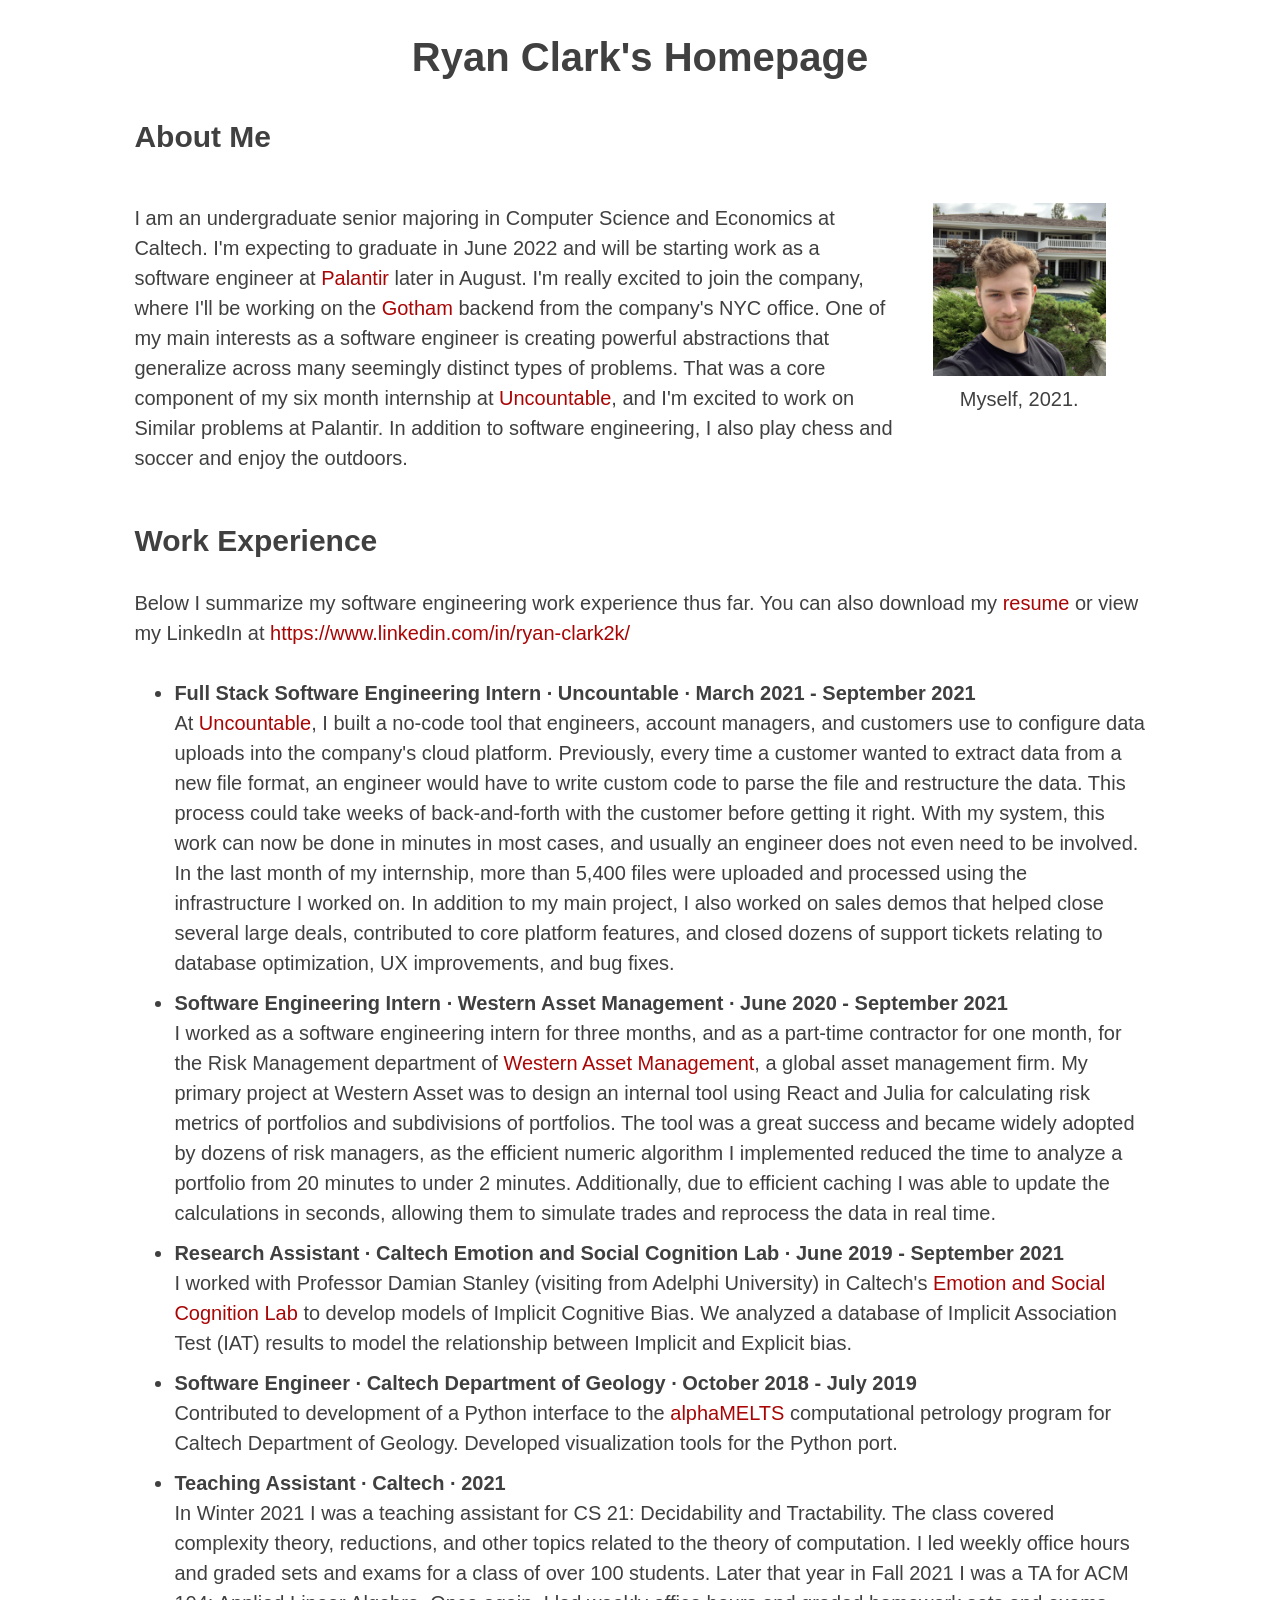
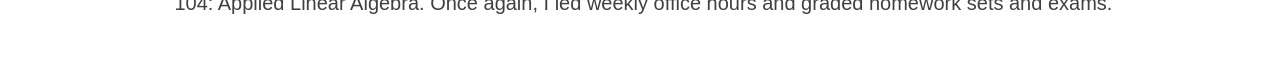
==== index.html @ 9fcfca14 "Update portait" ====
<!DOCTYPE html>
<html>
<head>
    <link rel="stylesheet" href="style.css">
</head>
<body>

<h1 class="centered">Ryan Clark's Homepage</h1>
<div class="content-body">
    <h2>About Me</h2>
    <div class="row">
        <div class="column left">
        <p>
            I am an undergraduate senior majoring in Computer Science and Economics at Caltech. I'm expecting to graduate
            in June 2022 and will be starting work as a software engineer at <a href="https://www.palantir.com/" target="_blank">Palantir</a> later in August.
            I'm really excited to join the company, where I'll be working on the <a href="https://www.palantir.com/platforms/gotham/" target="_blank">Gotham</a> backend from the company's NYC office.
            One of my main interests as a software engineer is creating powerful abstractions that generalize across many seemingly distinct types of problems. That was a core component of my
            six month internship at <a href="https://www.uncountable.com/" target="_blank">Uncountable</a>, and I'm excited to work on Similar problems at Palantir. In addition to software engineering,
            I also play chess and soccer and enjoy the outdoors.
        </p>
        </div>
        <div class="column right">
            <figure>
                <img src="me.jpg" alt="Me" class="portrait" />
                <figcaption class="centered">Myself, 2021.</figcaption>
            </figure>
        </div>
    </div>
    <h2>Work Experience</h2>
    <p>
        Below I summarize my software engineering work experience thus far. You can also download my 
        <a href="./Ryan_Clark_Resume_2021.pdf" target="_blank">resume</a> or view my LinkedIn at
        <a href="https://www.linkedin.com/in/ryan-clark2k/" target="_blank">https://www.linkedin.com/in/ryan-clark2k/</a>
    </p>
    <ul>
        <li>
            <b> Full Stack Software Engineering Intern · Uncountable · March 2021 - September 2021 </b>   
        </li>
        At <a href="https://www.uncountable.com/" target="_blank">Uncountable</a>, I built a no-code tool that engineers, account managers, and customers use to configure data uploads into the company's cloud platform. Previously, every time a customer wanted to extract data from a new file format, an engineer would have to write custom code to parse the file and restructure the data. This process could take weeks of back-and-forth with the customer before getting it right. With my system, this work can now be done in minutes in most cases, and usually an engineer does not even need to be involved. In the last month of my internship, more than 5,400 files were uploaded and processed using the infrastructure I worked on. In addition to my main project, I also worked on sales demos that helped close several large deals, contributed to core platform features, and closed dozens of support tickets relating to database optimization, UX improvements, and bug fixes.
        <li>
            <b> Software Engineering Intern · Western Asset Management · June 2020 - September 2021 </b> 
        </li>
        I worked as a software engineering intern for three months, and as a part-time contractor for one month, for the Risk Management department of <a href="https://www.westernasset.com/us/en/" target="_blank">Western Asset Management</a>, a global asset management firm. My primary project at Western Asset was to design an internal tool using React and Julia for calculating risk metrics of portfolios and subdivisions of portfolios. The tool was a great success and became widely adopted by dozens of risk managers, as the efficient numeric algorithm I implemented reduced the time to analyze a portfolio from 20 minutes to under 2 minutes. Additionally, due to efficient caching I was able to update the calculations in seconds, allowing them to simulate trades and reprocess the data in real time.
        <li>
            <b> Research Assistant · Caltech Emotion and Social Cognition Lab · June 2019 - September 2021 </b>
        </li>
        I worked with Professor Damian Stanley (visiting from Adelphi University) in Caltech's <a href="http://emotion.caltech.edu/" target="_blank">Emotion and Social Cognition Lab</a> to develop models of Implicit Cognitive Bias. We analyzed a database of Implicit Association Test (IAT) results to model the relationship between Implicit and Explicit bias.
        <li>
            <b> Software Engineer · Caltech Department of Geology · October 2018 - July 2019</b>
        </li>
        Contributed to development of a Python interface to the <a href="https://magmasource.caltech.edu/alphamelts/" target="_blank">alphaMELTS</a> computational petrology program for Caltech Department of Geology. Developed visualization tools for the Python port.
        <li>
            <b> Teaching Assistant · Caltech · 2021 </b>
        </li>
        In Winter 2021 I was a teaching assistant for CS 21: Decidability and Tractability. The class covered complexity theory, reductions, and other topics related to the theory of computation. I led weekly office hours and graded sets and exams for a class of over 100 students. Later that year in Fall 2021 I was a TA for ACM 104: Applied Linear Algebra. Once again, I led weekly office hours and graded homework sets and exams.
    </ul>
</div>
<br class="footer" />
</body>
</html>
---- style.css ----
.centered {
    text-align: center;
}

.content-body {
    padding-left: 10%;
    padding-right: 10%;
}

.column {
    float: left;
}
  
.left {
    width: 75%;
}

.right {
    width: 25%;
}

.row:after {
    content: "";
    display: table;
    clear: both;
}

.portrait {
    width: 100%;
}

body {
    color: #404040;
    font-family: "Source Sans Pro", "Helvetica Neue", Helvetica, Arial, sans-serif;
    font-size: 20px;
    line-height: 1.5;
}

a {
    color: #aa0505;
    text-decoration: none;
    transition: .07s ease-in;
}

.footer {
    padding-bottom: 100px;
}

li {
    padding-top: 10px;
}
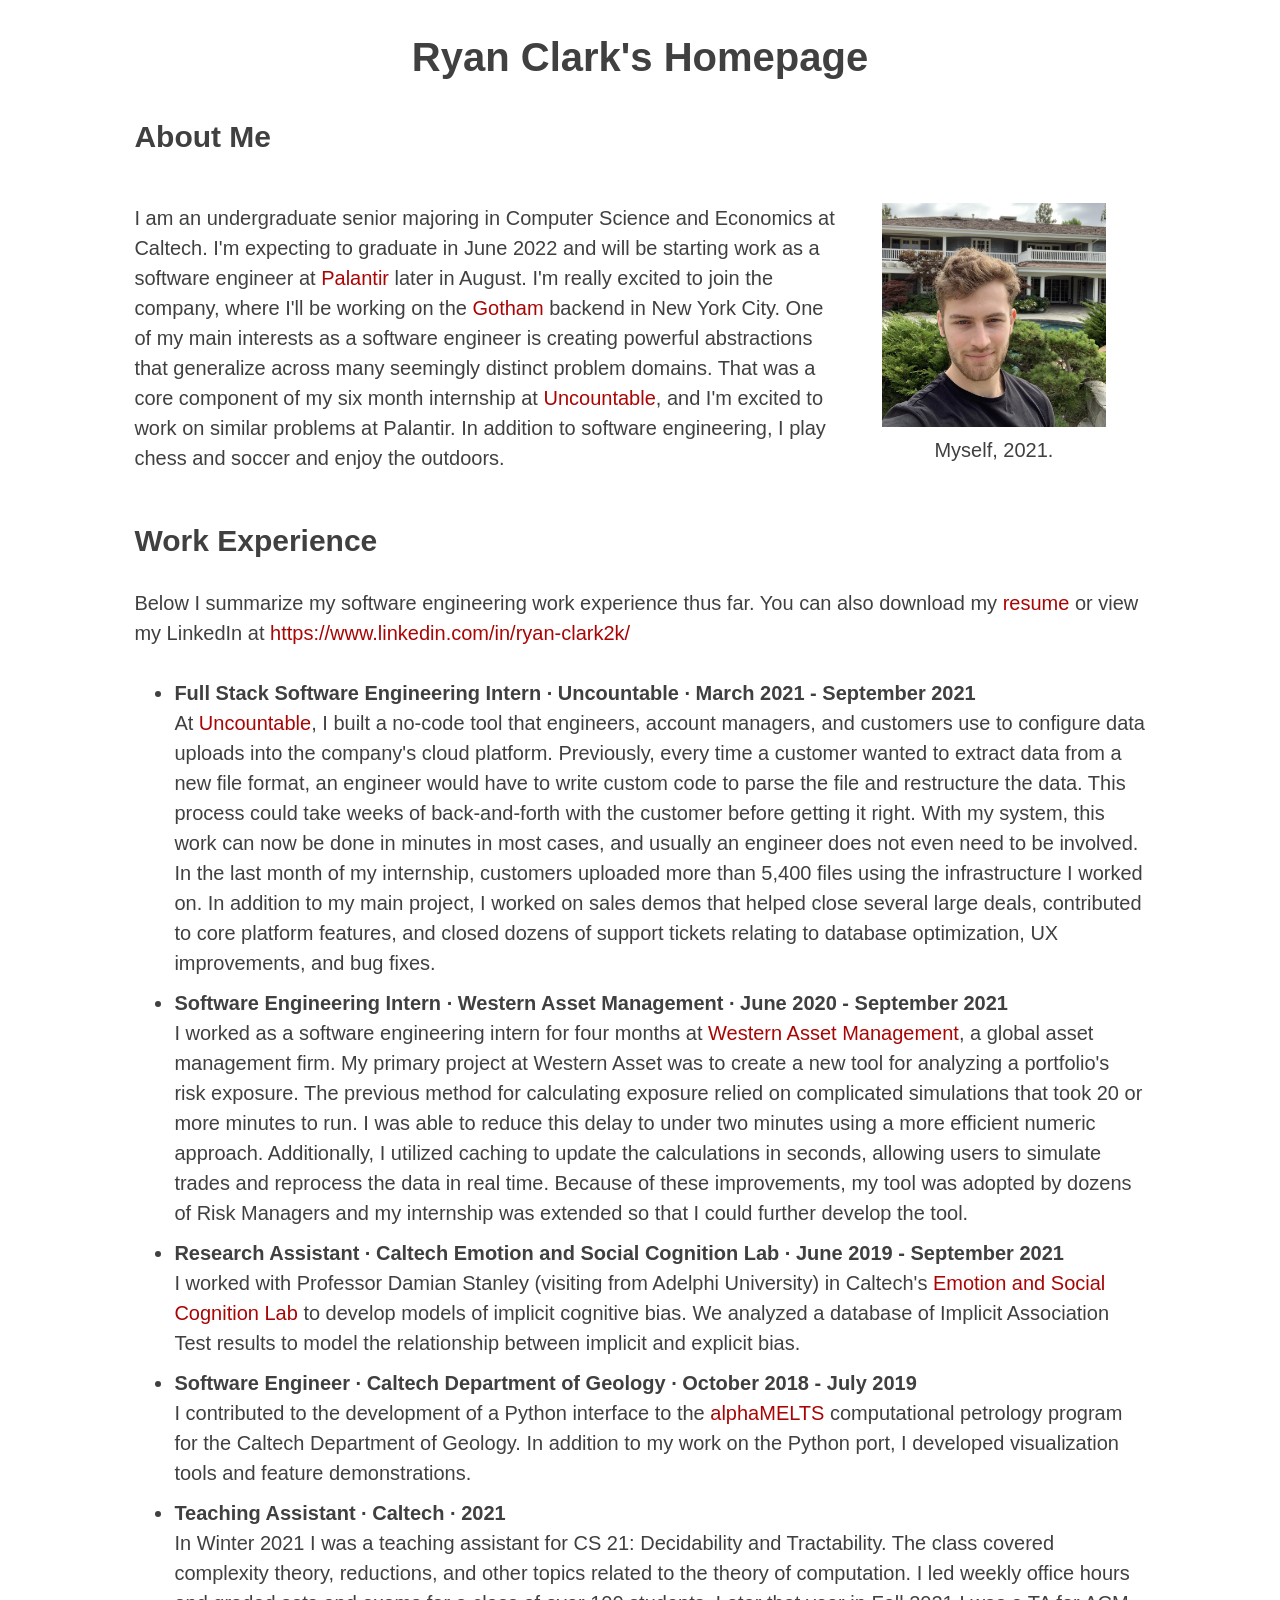
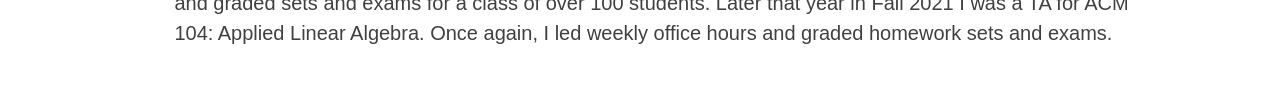
==== commit 1963672f: "Touch ups" ====
--- a/index.html
+++ b/index.html
@@ -13,10 +13,10 @@
         <p>
             I am an undergraduate senior majoring in Computer Science and Economics at Caltech. I'm expecting to graduate
             in June 2022 and will be starting work as a software engineer at <a href="https://www.palantir.com/" target="_blank">Palantir</a> later in August.
-            I'm really excited to join the company, where I'll be working on the <a href="https://www.palantir.com/platforms/gotham/" target="_blank">Gotham</a> backend from the company's NYC office.
-            One of my main interests as a software engineer is creating powerful abstractions that generalize across many seemingly distinct types of problems. That was a core component of my
-            six month internship at <a href="https://www.uncountable.com/" target="_blank">Uncountable</a>, and I'm excited to work on Similar problems at Palantir. In addition to software engineering,
-            I also play chess and soccer and enjoy the outdoors.
+            I'm really excited to join the company, where I'll be working on the <a href="https://www.palantir.com/platforms/gotham/" target="_blank">Gotham</a> backend in New York City.
+            One of my main interests as a software engineer is creating powerful abstractions that generalize across many seemingly distinct problem domains. That was a core component of my
+            six month internship at <a href="https://www.uncountable.com/" target="_blank">Uncountable</a>, and I'm excited to work on similar problems at Palantir. In addition to software engineering,
+            I play chess and soccer and enjoy the outdoors.
         </p>
         </div>
         <div class="column right">
@@ -36,19 +36,21 @@
         <li>
             <b> Full Stack Software Engineering Intern · Uncountable · March 2021 - September 2021 </b>   
         </li>
-        At <a href="https://www.uncountable.com/" target="_blank">Uncountable</a>, I built a no-code tool that engineers, account managers, and customers use to configure data uploads into the company's cloud platform. Previously, every time a customer wanted to extract data from a new file format, an engineer would have to write custom code to parse the file and restructure the data. This process could take weeks of back-and-forth with the customer before getting it right. With my system, this work can now be done in minutes in most cases, and usually an engineer does not even need to be involved. In the last month of my internship, more than 5,400 files were uploaded and processed using the infrastructure I worked on. In addition to my main project, I also worked on sales demos that helped close several large deals, contributed to core platform features, and closed dozens of support tickets relating to database optimization, UX improvements, and bug fixes.
+        At <a href="https://www.uncountable.com/" target="_blank">Uncountable</a>, I built a no-code tool that engineers, account managers, and customers use to configure data uploads into the company's cloud platform. Previously, every time a customer wanted to extract data from a new file format, an engineer would have to write custom code to parse the file and restructure the data. This process could take weeks of back-and-forth with the customer before getting it right. With my system, this work can now be done in minutes in most cases, and usually an engineer does not even need to be involved. In the last month of my internship, customers uploaded more than 5,400 files using the infrastructure I worked on. In addition to my main project, I worked on sales demos that helped close several large deals, contributed to core platform features, and closed dozens of support tickets relating to database optimization, UX improvements, and bug fixes.
         <li>
             <b> Software Engineering Intern · Western Asset Management · June 2020 - September 2021 </b> 
         </li>
-        I worked as a software engineering intern for three months, and as a part-time contractor for one month, for the Risk Management department of <a href="https://www.westernasset.com/us/en/" target="_blank">Western Asset Management</a>, a global asset management firm. My primary project at Western Asset was to design an internal tool using React and Julia for calculating risk metrics of portfolios and subdivisions of portfolios. The tool was a great success and became widely adopted by dozens of risk managers, as the efficient numeric algorithm I implemented reduced the time to analyze a portfolio from 20 minutes to under 2 minutes. Additionally, due to efficient caching I was able to update the calculations in seconds, allowing them to simulate trades and reprocess the data in real time.
+        I worked as a software engineering intern for four months at <a href="https://www.westernasset.com/us/en/" target="_blank">Western Asset Management</a>, a global asset management firm. My primary project at Western Asset was to create a new tool for analyzing a portfolio's risk exposure.
+        The previous method for calculating exposure relied on complicated simulations that took 20 or more minutes to run. I was able to reduce this delay to under two minutes using a more efficient numeric approach. Additionally, I utilized caching to update the calculations in seconds, allowing users to simulate trades and reprocess the data in real time.
+        Because of these improvements, my tool was adopted by dozens of Risk Managers and my internship was extended so that I could further develop the tool.
         <li>
             <b> Research Assistant · Caltech Emotion and Social Cognition Lab · June 2019 - September 2021 </b>
         </li>
-        I worked with Professor Damian Stanley (visiting from Adelphi University) in Caltech's <a href="http://emotion.caltech.edu/" target="_blank">Emotion and Social Cognition Lab</a> to develop models of Implicit Cognitive Bias. We analyzed a database of Implicit Association Test (IAT) results to model the relationship between Implicit and Explicit bias.
+        I worked with Professor Damian Stanley (visiting from Adelphi University) in Caltech's <a href="http://emotion.caltech.edu/" target="_blank">Emotion and Social Cognition Lab</a> to develop models of implicit cognitive bias. We analyzed a database of Implicit Association Test results to model the relationship between implicit and explicit bias.
         <li>
             <b> Software Engineer · Caltech Department of Geology · October 2018 - July 2019</b>
         </li>
-        Contributed to development of a Python interface to the <a href="https://magmasource.caltech.edu/alphamelts/" target="_blank">alphaMELTS</a> computational petrology program for Caltech Department of Geology. Developed visualization tools for the Python port.
+        I contributed to the development of a Python interface to the <a href="https://magmasource.caltech.edu/alphamelts/" target="_blank">alphaMELTS</a> computational petrology program for the Caltech Department of Geology. In addition to my work on the Python port, I developed visualization tools and feature demonstrations.
         <li>
             <b> Teaching Assistant · Caltech · 2021 </b>
         </li>
--- a/style.css
+++ b/style.css
@@ -12,11 +12,11 @@
 }
   
 .left {
-    width: 75%;
+    width: 70%;
 }
 
 .right {
-    width: 25%;
+    width: 30%;
 }
 
 .row:after {
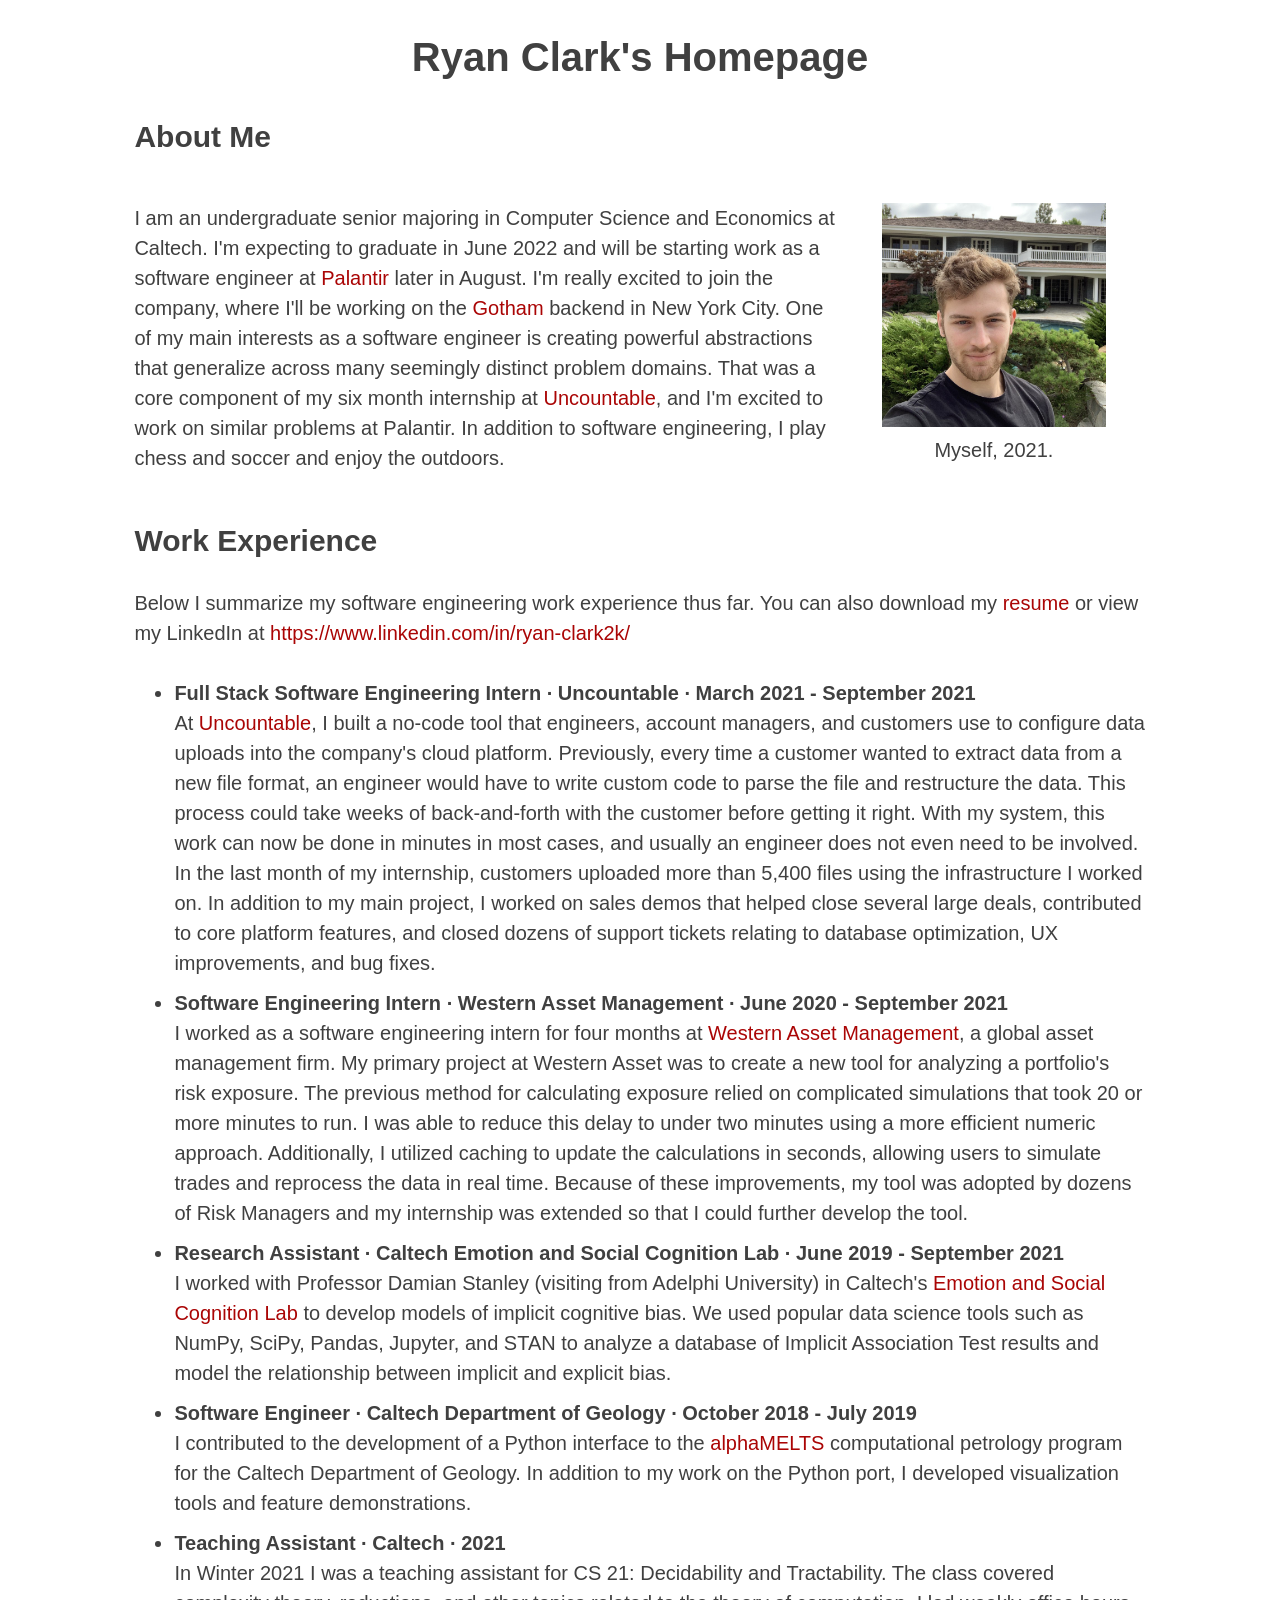
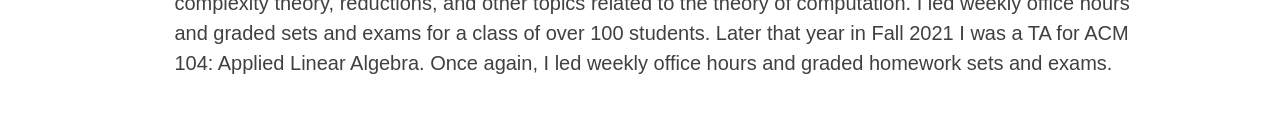
==== commit c0220073: "Improve SURF description" ====
--- a/index.html
+++ b/index.html
@@ -46,7 +46,7 @@
         <li>
             <b> Research Assistant · Caltech Emotion and Social Cognition Lab · June 2019 - September 2021 </b>
         </li>
-        I worked with Professor Damian Stanley (visiting from Adelphi University) in Caltech's <a href="http://emotion.caltech.edu/" target="_blank">Emotion and Social Cognition Lab</a> to develop models of implicit cognitive bias. We analyzed a database of Implicit Association Test results to model the relationship between implicit and explicit bias.
+        I worked with Professor Damian Stanley (visiting from Adelphi University) in Caltech's <a href="http://emotion.caltech.edu/" target="_blank">Emotion and Social Cognition Lab</a> to develop models of implicit cognitive bias. We used popular data science tools such as NumPy, SciPy, Pandas, Jupyter, and STAN to analyze a database of Implicit Association Test results and model the relationship between implicit and explicit bias.
         <li>
             <b> Software Engineer · Caltech Department of Geology · October 2018 - July 2019</b>
         </li>
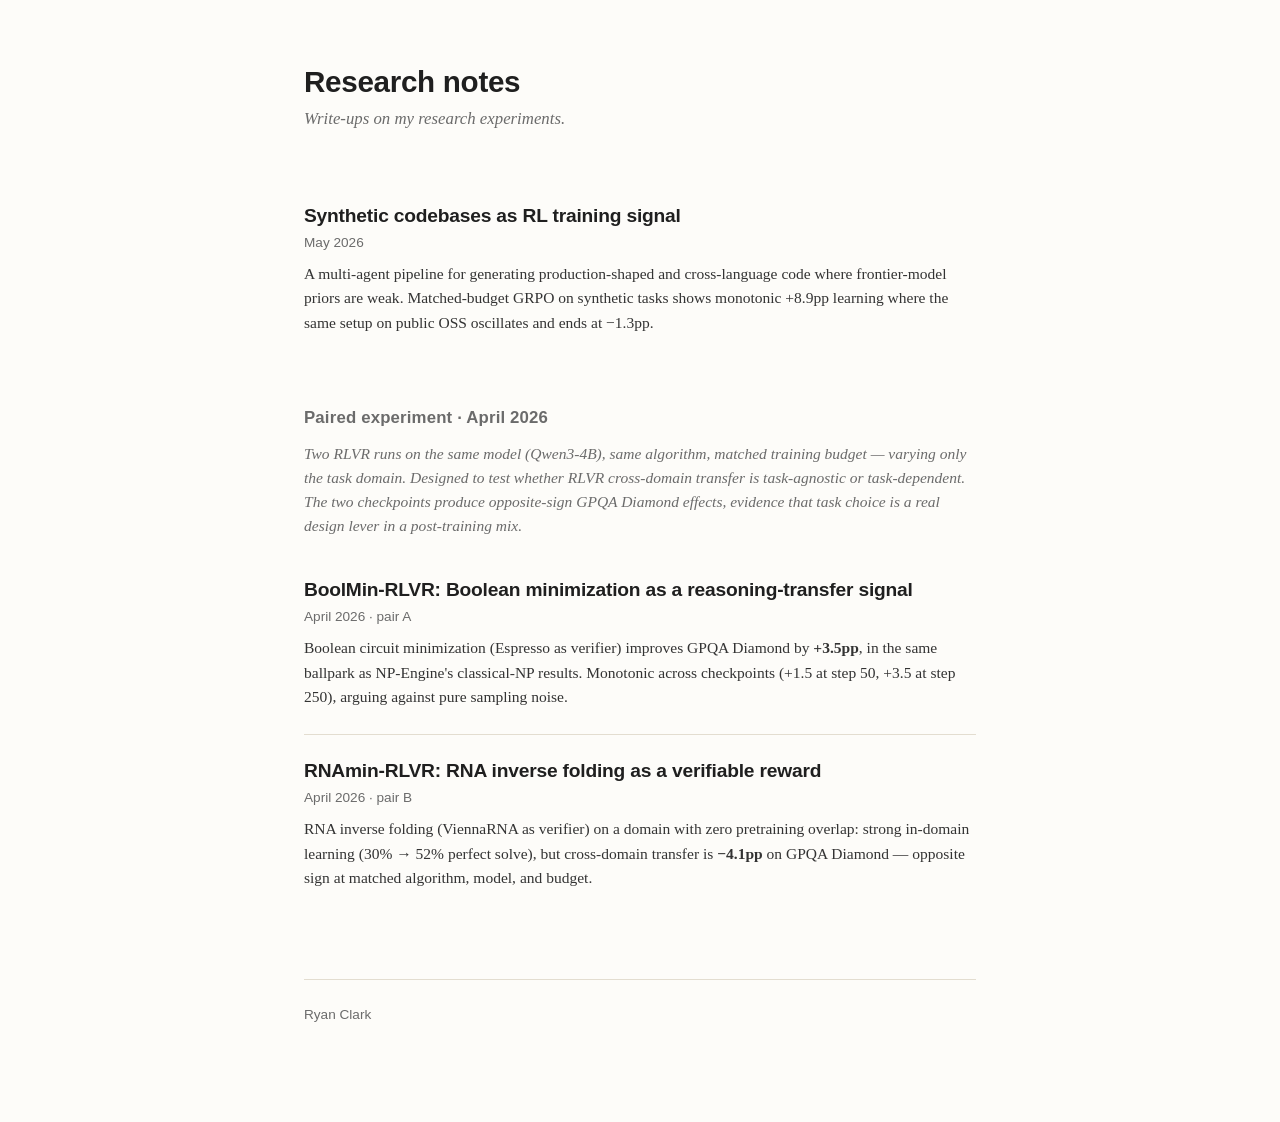
==== commit e9318ed9: "update website" ====
--- a/index.html
+++ b/index.html
@@ -1,62 +1,80 @@
 <!DOCTYPE html>
-<html>
+<html lang="en">
 <head>
-    <link rel="stylesheet" href="style.css">
+<meta charset="UTF-8">
+<meta name="viewport" content="width=device-width, initial-scale=1.0">
+<title>Ryan Clark — research notes</title>
+<style>
+  :root {
+    --bg: #fdfcf9;
+    --text: #1f1f1f;
+    --muted: #6b6b6b;
+    --accent: #b34c2c;
+    --rule: #e3ddd0;
+  }
+  * { box-sizing: border-box; }
+  body {
+    font-family: 'Charter', 'Iowan Old Style', 'Georgia', 'Times New Roman', serif;
+    background: var(--bg);
+    color: var(--text);
+    line-height: 1.6;
+    max-width: 720px;
+    margin: 0 auto;
+    padding: 4rem 1.5rem 6rem;
+    font-size: 18px;
+  }
+  h1, h2, h3, .sans { font-family: -apple-system, BlinkMacSystemFont, 'Inter', 'Helvetica Neue', sans-serif; font-weight: 700; line-height: 1.2; letter-spacing: -0.01em; }
+  h1 { font-size: 1.85rem; margin: 0 0 0.4rem; }
+  .intro { color: var(--muted); font-size: 1.05rem; margin: 0 0 3rem; font-style: italic; line-height: 1.55; }
+  ul.posts { list-style: none; padding: 0; margin: 0; }
+  ul.posts li { padding: 1.5rem 0; border-bottom: 1px solid var(--rule); }
+  ul.posts li:last-child { border-bottom: none; }
+  ul.posts h2 { font-size: 1.2rem; margin: 0 0 0.3rem; }
+  ul.posts h2 a { color: var(--text); text-decoration: none; border: none; }
+  ul.posts h2 a:hover { color: var(--accent); }
+  ul.posts .meta { font-family: -apple-system, sans-serif; font-size: 0.85rem; color: var(--muted); margin: 0 0 0.5rem; }
+  ul.posts .hook { margin: 0.4rem 0 0; font-size: 0.97rem; color: #333; }
+  .footer { margin-top: 4rem; padding-top: 1.5rem; border-top: 1px solid var(--rule); font-family: -apple-system, sans-serif; font-size: 0.85rem; color: var(--muted); }
+  .footer a { color: var(--muted); }
+</style>
 </head>
 <body>
 
-<h1 class="centered">Ryan Clark's Homepage</h1>
-<div class="content-body">
-    <h2>About Me</h2>
-    <div class="row">
-        <div class="column left">
-        <p>
-            I am an undergraduate senior majoring in Computer Science and Economics at Caltech. I'm expecting to graduate
-            in June 2022 and will be starting work as a software engineer at <a href="https://www.palantir.com/" target="_blank">Palantir</a> later in August.
-            I'm really excited to join the company, where I'll be working on the <a href="https://www.palantir.com/platforms/gotham/" target="_blank">Gotham</a> backend in New York City.
-            One of my main interests as a software engineer is creating powerful abstractions that generalize across many seemingly distinct problem domains. That was a core component of my
-            six month internship at <a href="https://www.uncountable.com/" target="_blank">Uncountable</a>, and I'm excited to work on similar problems at Palantir. In addition to software engineering,
-            I play chess and soccer and enjoy the outdoors.
-        </p>
-        </div>
-        <div class="column right">
-            <figure>
-                <img src="me.jpg" alt="Me" class="portrait" />
-                <figcaption class="centered">Myself, 2021.</figcaption>
-            </figure>
-        </div>
-    </div>
-    <h2>Work Experience</h2>
-    <p>
-        Below I summarize my software engineering work experience thus far. You can also download my 
-        <a href="./Ryan_Clark_Resume_2021.pdf" target="_blank">resume</a> or view my LinkedIn at
-        <a href="https://www.linkedin.com/in/ryan-clark2k/" target="_blank">https://www.linkedin.com/in/ryan-clark2k/</a>
-    </p>
-    <ul>
-        <li>
-            <b> Full Stack Software Engineering Intern · Uncountable · March 2021 - September 2021 </b>   
-        </li>
-        At <a href="https://www.uncountable.com/" target="_blank">Uncountable</a>, I built a no-code tool that engineers, account managers, and customers use to configure data uploads into the company's cloud platform. Previously, every time a customer wanted to extract data from a new file format, an engineer would have to write custom code to parse the file and restructure the data. This process could take weeks of back-and-forth with the customer before getting it right. With my system, this work can now be done in minutes in most cases, and usually an engineer does not even need to be involved. In the last month of my internship, customers uploaded more than 5,400 files using the infrastructure I worked on. In addition to my main project, I worked on sales demos that helped close several large deals, contributed to core platform features, and closed dozens of support tickets relating to database optimization, UX improvements, and bug fixes.
-        <li>
-            <b> Software Engineering Intern · Western Asset Management · June 2020 - September 2021 </b> 
-        </li>
-        I worked as a software engineering intern for four months at <a href="https://www.westernasset.com/us/en/" target="_blank">Western Asset Management</a>, a global asset management firm. My primary project at Western Asset was to create a new tool for analyzing a portfolio's risk exposure.
-        The previous method for calculating exposure relied on complicated simulations that took 20 or more minutes to run. I was able to reduce this delay to under two minutes using a more efficient numeric approach. Additionally, I utilized caching to update the calculations in seconds, allowing users to simulate trades and reprocess the data in real time.
-        Because of these improvements, my tool was adopted by dozens of Risk Managers and my internship was extended so that I could further develop the tool.
-        <li>
-            <b> Research Assistant · Caltech Emotion and Social Cognition Lab · June 2019 - September 2021 </b>
-        </li>
-        I worked with Professor Damian Stanley (visiting from Adelphi University) in Caltech's <a href="http://emotion.caltech.edu/" target="_blank">Emotion and Social Cognition Lab</a> to develop models of implicit cognitive bias. We used popular data science tools such as NumPy, SciPy, Pandas, Jupyter, and STAN to analyze a database of Implicit Association Test results and model the relationship between implicit and explicit bias.
-        <li>
-            <b> Software Engineer · Caltech Department of Geology · October 2018 - July 2019</b>
-        </li>
-        I contributed to the development of a Python interface to the <a href="https://magmasource.caltech.edu/alphamelts/" target="_blank">alphaMELTS</a> computational petrology program for the Caltech Department of Geology. In addition to my work on the Python port, I developed visualization tools and feature demonstrations.
-        <li>
-            <b> Teaching Assistant · Caltech · 2021 </b>
-        </li>
-        In Winter 2021 I was a teaching assistant for CS 21: Decidability and Tractability. The class covered complexity theory, reductions, and other topics related to the theory of computation. I led weekly office hours and graded sets and exams for a class of over 100 students. Later that year in Fall 2021 I was a TA for ACM 104: Applied Linear Algebra. Once again, I led weekly office hours and graded homework sets and exams.
-    </ul>
+<h1>Research notes</h1>
+<p class="intro">Write-ups on my research experiments.</p>
+
+<ul class="posts">
+
+  <li>
+    <h2><a href="./synthetic-codebases.html">Synthetic codebases as RL training signal</a></h2>
+    <p class="meta">May 2026</p>
+    <p class="hook">A multi-agent pipeline for generating production-shaped and cross-language code where frontier-model priors are weak. Matched-budget GRPO on synthetic tasks shows monotonic +8.9pp learning where the same setup on public OSS oscillates and ends at −1.3pp.</p>
+  </li>
+
+</ul>
+
+<h2 class="sans" style="font-size:1.05rem;margin-top:3rem;color:var(--muted);font-weight:600;letter-spacing:0.01em;">Paired experiment · April 2026</h2>
+<p class="intro" style="font-size:0.97rem;margin-top:0.5rem;margin-bottom:1rem;">Two RLVR runs on the same model (Qwen3-4B), same algorithm, matched training budget — varying only the task domain. Designed to test whether RLVR cross-domain transfer is task-agnostic or task-dependent. The two checkpoints produce opposite-sign GPQA Diamond effects, evidence that task choice is a real design lever in a post-training mix.</p>
+
+<ul class="posts">
+
+  <li>
+    <h2><a href="./boolmin-rlvr.html">BoolMin-RLVR: Boolean minimization as a reasoning-transfer signal</a></h2>
+    <p class="meta">April 2026 · pair A</p>
+    <p class="hook">Boolean circuit minimization (Espresso as verifier) improves GPQA Diamond by <strong>+3.5pp</strong>, in the same ballpark as NP-Engine's classical-NP results. Monotonic across checkpoints (+1.5 at step 50, +3.5 at step 250), arguing against pure sampling noise.</p>
+  </li>
+
+  <li>
+    <h2><a href="./rna-rlvr.html">RNAmin-RLVR: RNA inverse folding as a verifiable reward</a></h2>
+    <p class="meta">April 2026 · pair B</p>
+    <p class="hook">RNA inverse folding (ViennaRNA as verifier) on a domain with zero pretraining overlap: strong in-domain learning (30% → 52% perfect solve), but cross-domain transfer is <strong>−4.1pp</strong> on GPQA Diamond — opposite sign at matched algorithm, model, and budget.</p>
+  </li>
+
+</ul>
+
+<div class="footer">
+  Ryan Clark
 </div>
-<br class="footer" />
+
 </body>
-</html> +</html>
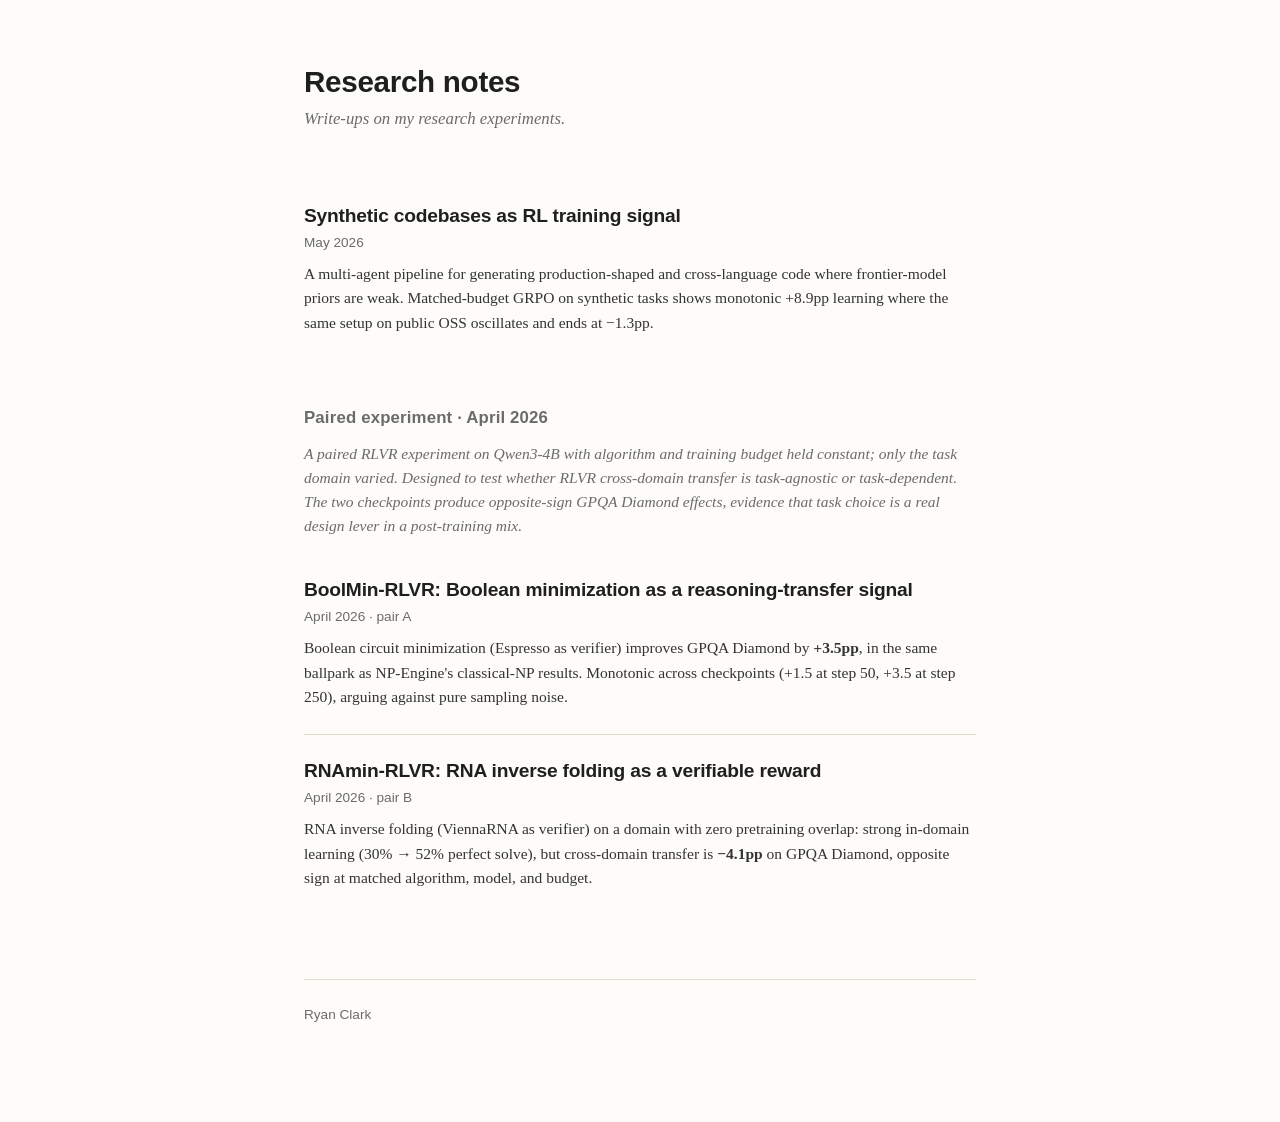
==== commit 197b3149: "clean up prose" ====
--- a/index.html
+++ b/index.html
@@ -54,7 +54,7 @@
 </ul>
 
 <h2 class="sans" style="font-size:1.05rem;margin-top:3rem;color:var(--muted);font-weight:600;letter-spacing:0.01em;">Paired experiment · April 2026</h2>
-<p class="intro" style="font-size:0.97rem;margin-top:0.5rem;margin-bottom:1rem;">Two RLVR runs on the same model (Qwen3-4B), same algorithm, matched training budget — varying only the task domain. Designed to test whether RLVR cross-domain transfer is task-agnostic or task-dependent. The two checkpoints produce opposite-sign GPQA Diamond effects, evidence that task choice is a real design lever in a post-training mix.</p>
+<p class="intro" style="font-size:0.97rem;margin-top:0.5rem;margin-bottom:1rem;">A paired RLVR experiment on Qwen3-4B with algorithm and training budget held constant; only the task domain varied. Designed to test whether RLVR cross-domain transfer is task-agnostic or task-dependent. The two checkpoints produce opposite-sign GPQA Diamond effects, evidence that task choice is a real design lever in a post-training mix.</p>
 
 <ul class="posts">
 
@@ -67,7 +67,7 @@
   <li>
     <h2><a href="./rna-rlvr.html">RNAmin-RLVR: RNA inverse folding as a verifiable reward</a></h2>
     <p class="meta">April 2026 · pair B</p>
-    <p class="hook">RNA inverse folding (ViennaRNA as verifier) on a domain with zero pretraining overlap: strong in-domain learning (30% → 52% perfect solve), but cross-domain transfer is <strong>−4.1pp</strong> on GPQA Diamond — opposite sign at matched algorithm, model, and budget.</p>
+    <p class="hook">RNA inverse folding (ViennaRNA as verifier) on a domain with zero pretraining overlap: strong in-domain learning (30% → 52% perfect solve), but cross-domain transfer is <strong>−4.1pp</strong> on GPQA Diamond, opposite sign at matched algorithm, model, and budget.</p>
   </li>
 
 </ul>
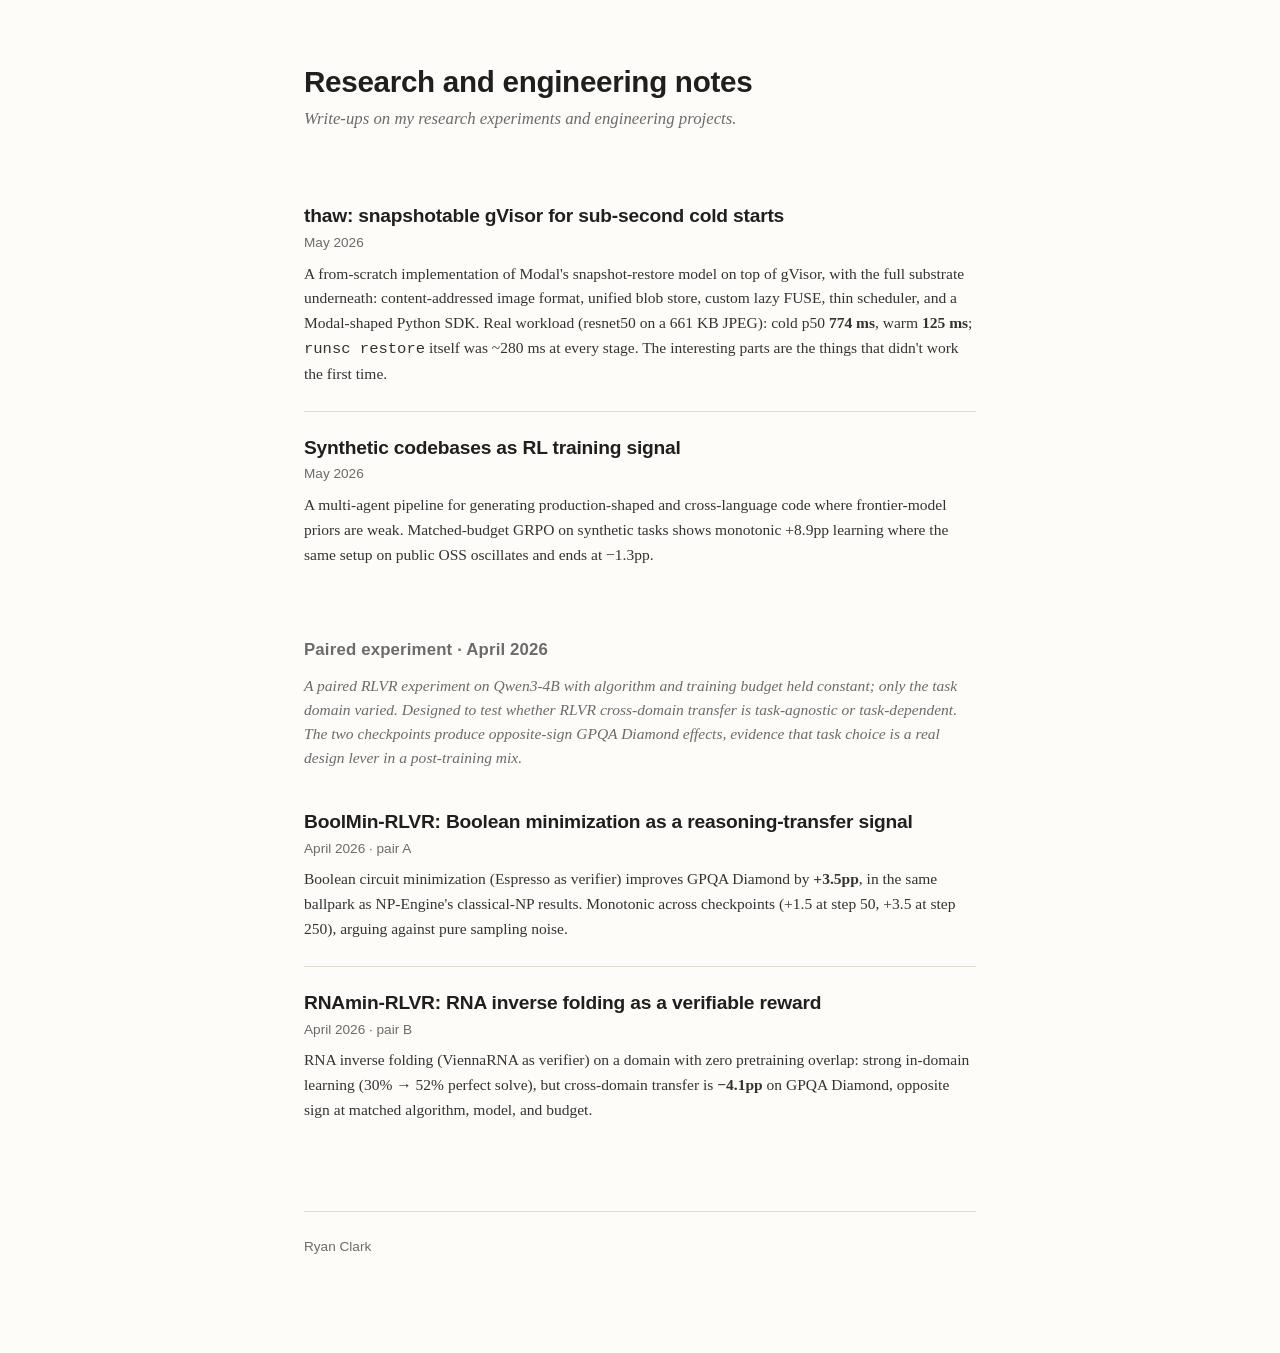
==== commit cc9d9c4b: "add thaw" ====
--- a/index.html
+++ b/index.html
@@ -3,7 +3,7 @@
 <head>
 <meta charset="UTF-8">
 <meta name="viewport" content="width=device-width, initial-scale=1.0">
-<title>Ryan Clark — research notes</title>
+<title>Ryan Clark — research and engineering notes</title>
 <style>
   :root {
     --bg: #fdfcf9;
@@ -40,10 +40,16 @@
 </head>
 <body>
 
-<h1>Research notes</h1>
-<p class="intro">Write-ups on my research experiments.</p>
+<h1>Research and engineering notes</h1>
+<p class="intro">Write-ups on my research experiments and engineering projects.</p>
 
 <ul class="posts">
+
+  <li>
+    <h2><a href="./thaw.html">thaw: snapshotable gVisor for sub-second cold starts</a></h2>
+    <p class="meta">May 2026</p>
+    <p class="hook">A from-scratch implementation of Modal's snapshot-restore model on top of gVisor, with the full substrate underneath: content-addressed image format, unified blob store, custom lazy FUSE, thin scheduler, and a Modal-shaped Python SDK. Real workload (resnet50 on a 661 KB JPEG): cold p50 <strong>774 ms</strong>, warm <strong>125 ms</strong>; <code>runsc restore</code> itself was ~280 ms at every stage. The interesting parts are the things that didn't work the first time.</p>
+  </li>
 
   <li>
     <h2><a href="./synthetic-codebases.html">Synthetic codebases as RL training signal</a></h2>
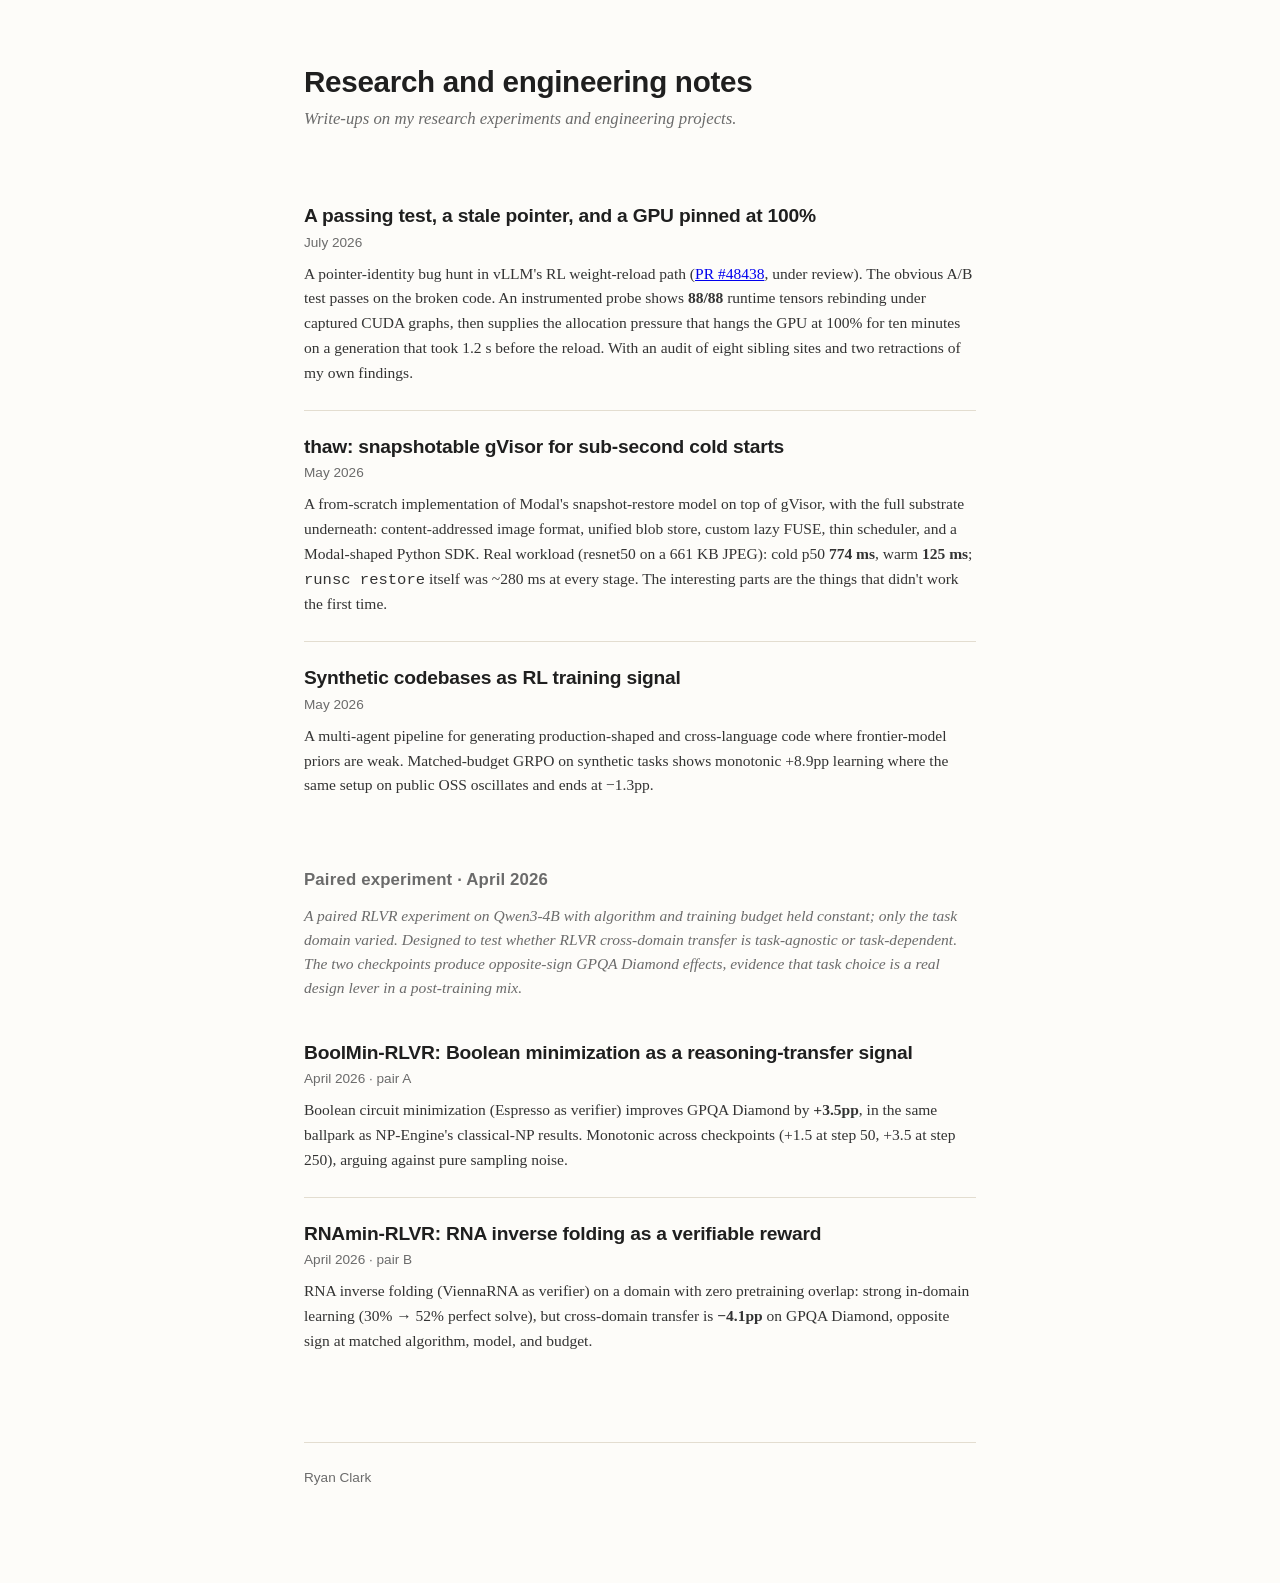
==== commit 1038467c: "update blog" ====
--- a/index.html
+++ b/index.html
@@ -46,6 +46,12 @@
 <ul class="posts">
 
   <li>
+    <h2><a href="./vllm-marlin-reload.html">A passing test, a stale pointer, and a GPU pinned at 100%</a></h2>
+    <p class="meta">July 2026</p>
+    <p class="hook">A pointer-identity bug hunt in vLLM's RL weight-reload path (<a href="https://github.com/vllm-project/vllm/pull/48438">PR #48438</a>, under review). The obvious A/B test passes on the broken code. An instrumented probe shows <strong>88/88</strong> runtime tensors rebinding under captured CUDA graphs, then supplies the allocation pressure that hangs the GPU at 100% for ten minutes on a generation that took 1.2 s before the reload. With an audit of eight sibling sites and two retractions of my own findings.</p>
+  </li>
+
+  <li>
     <h2><a href="./thaw.html">thaw: snapshotable gVisor for sub-second cold starts</a></h2>
     <p class="meta">May 2026</p>
     <p class="hook">A from-scratch implementation of Modal's snapshot-restore model on top of gVisor, with the full substrate underneath: content-addressed image format, unified blob store, custom lazy FUSE, thin scheduler, and a Modal-shaped Python SDK. Real workload (resnet50 on a 661 KB JPEG): cold p50 <strong>774 ms</strong>, warm <strong>125 ms</strong>; <code>runsc restore</code> itself was ~280 ms at every stage. The interesting parts are the things that didn't work the first time.</p>
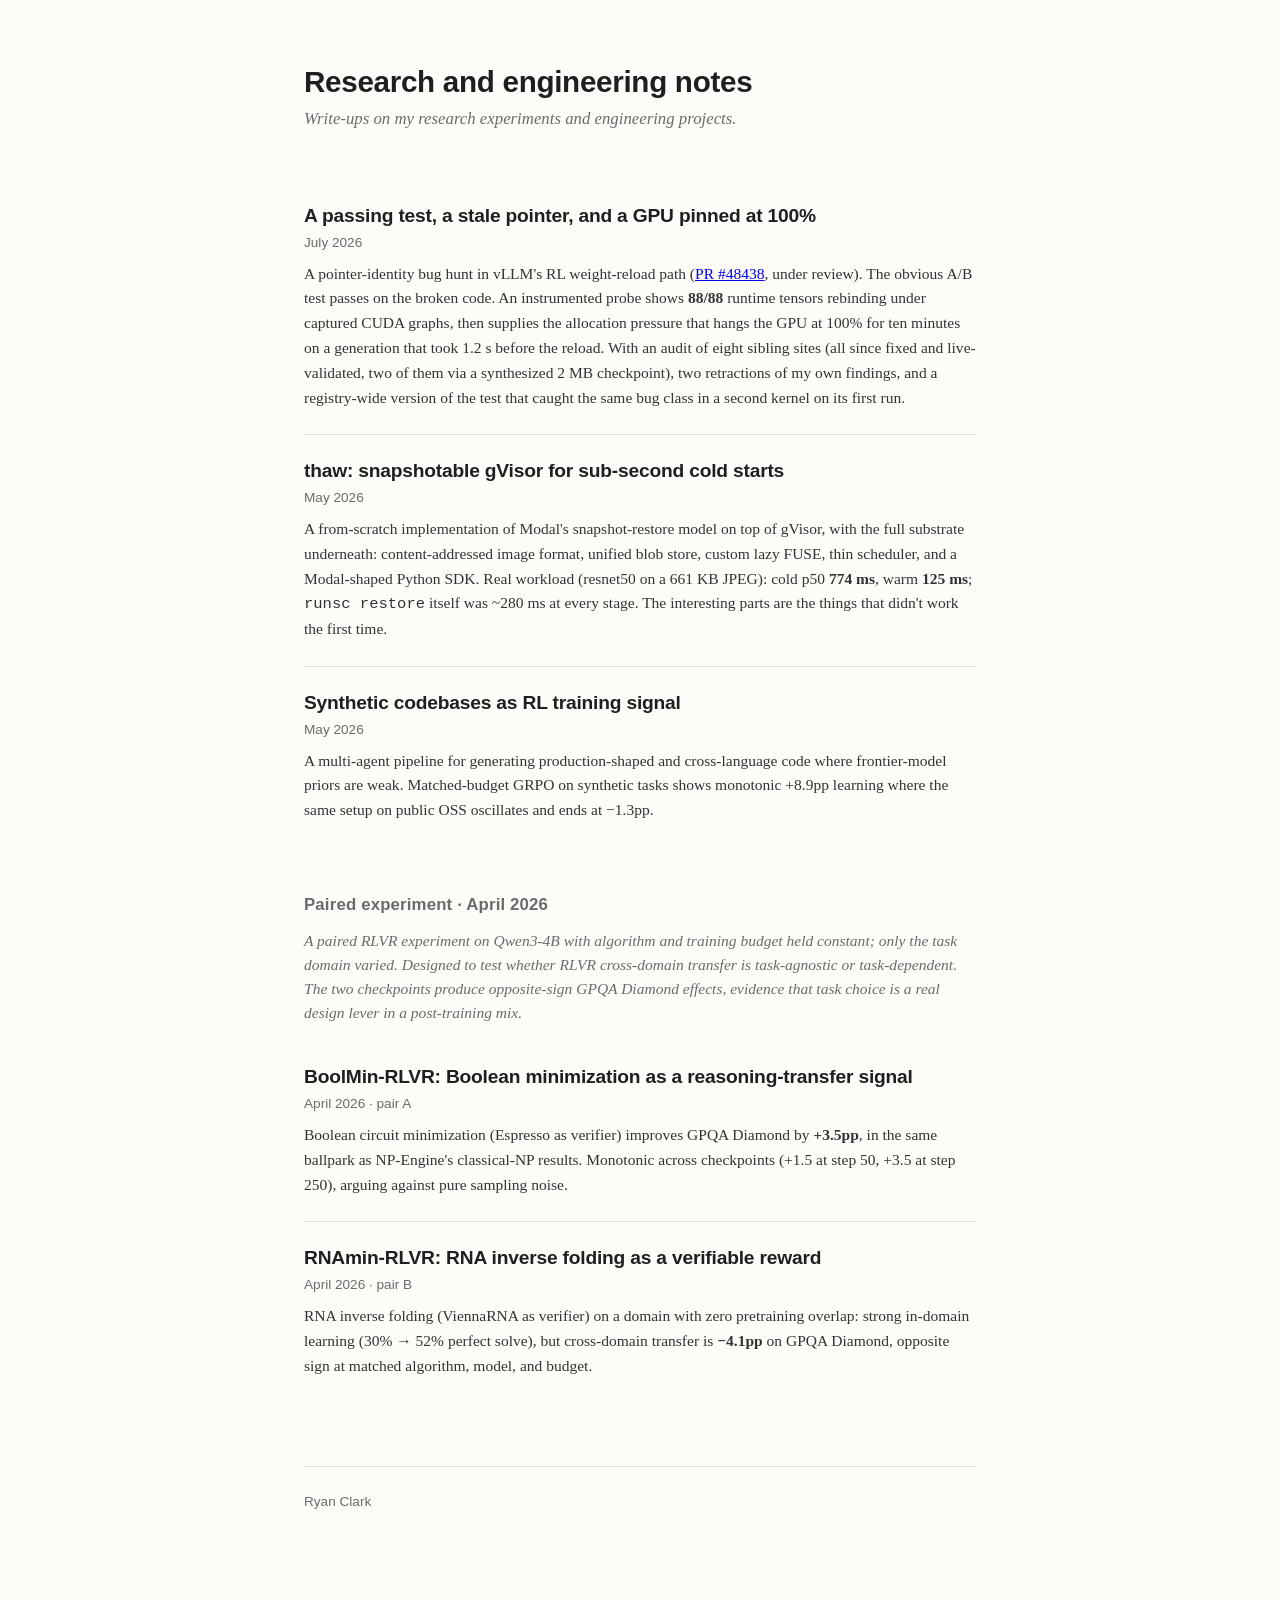
==== commit 5d9665ba: "update post" ====
--- a/index.html
+++ b/index.html
@@ -48,7 +48,7 @@
   <li>
     <h2><a href="./vllm-marlin-reload.html">A passing test, a stale pointer, and a GPU pinned at 100%</a></h2>
     <p class="meta">July 2026</p>
-    <p class="hook">A pointer-identity bug hunt in vLLM's RL weight-reload path (<a href="https://github.com/vllm-project/vllm/pull/48438">PR #48438</a>, under review). The obvious A/B test passes on the broken code. An instrumented probe shows <strong>88/88</strong> runtime tensors rebinding under captured CUDA graphs, then supplies the allocation pressure that hangs the GPU at 100% for ten minutes on a generation that took 1.2 s before the reload. With an audit of eight sibling sites and two retractions of my own findings.</p>
+    <p class="hook">A pointer-identity bug hunt in vLLM's RL weight-reload path (<a href="https://github.com/vllm-project/vllm/pull/48438">PR #48438</a>, under review). The obvious A/B test passes on the broken code. An instrumented probe shows <strong>88/88</strong> runtime tensors rebinding under captured CUDA graphs, then supplies the allocation pressure that hangs the GPU at 100% for ten minutes on a generation that took 1.2 s before the reload. With an audit of eight sibling sites (all since fixed and live-validated, two of them via a synthesized 2&nbsp;MB checkpoint), two retractions of my own findings, and a registry-wide version of the test that caught the same bug class in a second kernel on its first run.</p>
   </li>
 
   <li>
